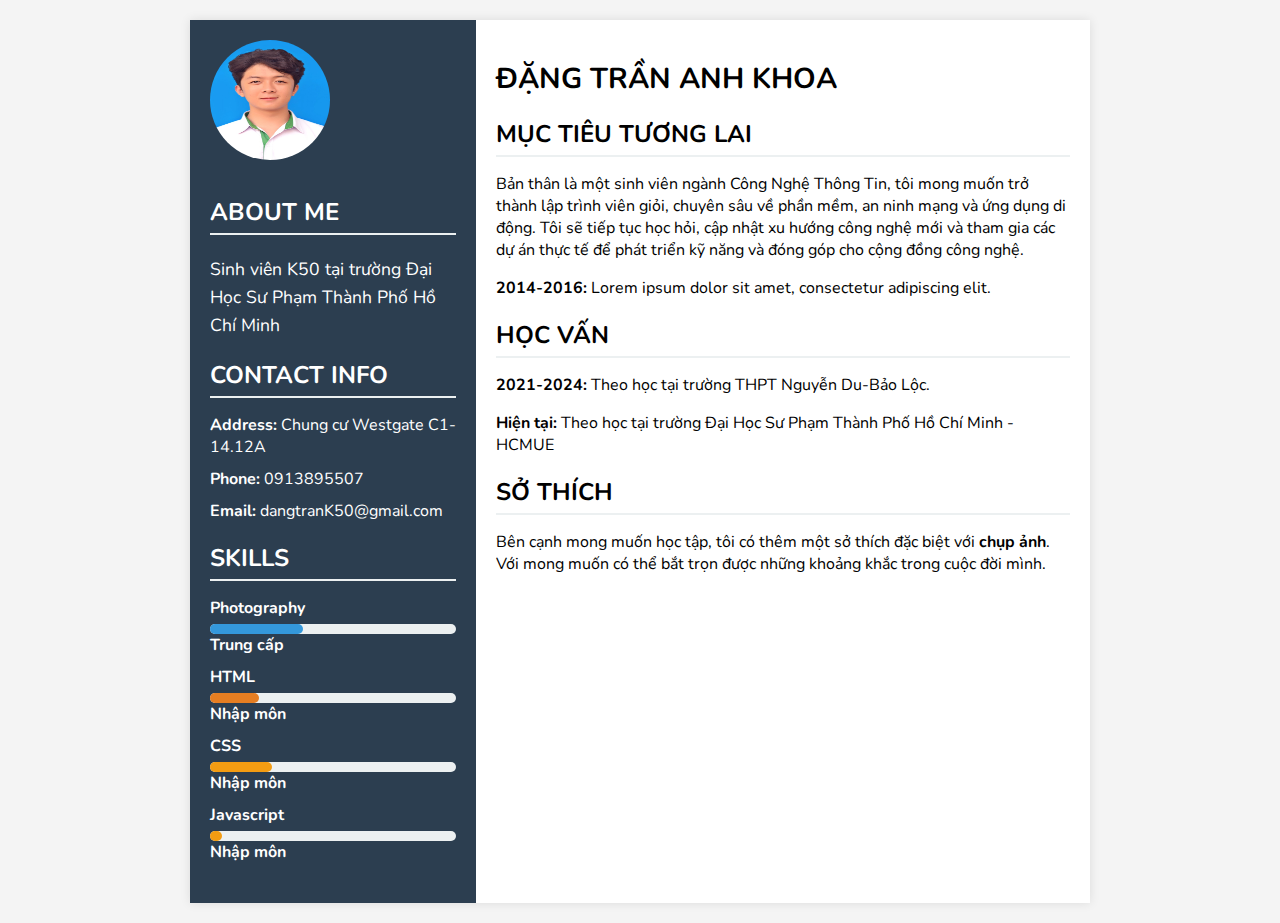
==== ho_ca_vui_nhon/cv.html @ b5147d19 "Create cv.html" ====
<!DOCTYPE html>
<html lang="vi">
<head>
    <meta charset="UTF-8">
    <meta name="viewport" content="width=device-width, initial-scale=1.0">
    <title>CV - NGUYEN VAN A</title>
    <!-- Liên kết với Google Fonts để sử dụng font Nunito -->
    <link href="https://fonts.googleapis.com/css2?family=Nunito:wght@300;400;600&display=swap" rel="stylesheet">
    <style>
        /* Áp dụng font Nunito */
        body {
            font-family: 'Nunito', sans-serif;
            margin: 0;
            padding: 0;
            background-color: #f4f4f4;
        }
        .container {
            display: flex;
            max-width: 900px;
            margin: 20px auto;
            background: #fff;
            box-shadow: 0 0 10px rgba(0, 0, 0, 0.1);
        }
        .left-column {
            width: 30%;
            background: #2c3e50;
            color: #fff;
            padding: 20px;
            text-align: left;
        }
        .right-column {
            width: 70%;
            padding: 20px;
        }
        h1 {
            margin-bottom: 5px;
            font-size: 1.8em;
        }
        h2 {
            border-bottom: 2px solid #ecf0f1;
            padding-bottom: 5px;
            margin-bottom: 10px;
        }
        .section {
            margin-bottom: 20px;
        }
        .contact-info, .skills {
            list-style: none;
            padding: 0;
        }
        .contact-info li, .skills li {
            margin-bottom: 10px;
        }
        .contact-info li span, .skills li span {
            font-weight: bold;
        }
        .about-me {
            font-size: 1.1em;
            line-height: 1.6;
            color: #fff;
            margin-top: 20px;
        }
        /* Thêm style cho thanh tiến độ */
        .progress-bar {
            width: 100%;
            height: 10px;
            background-color: #ecf0f1;
            border-radius: 5px;
            margin-top: 5px;
        }
        .progress-bar span {
            display: block;
            height: 100%;
            border-radius: 5px;
        }
        .photoshop { width: 38%; background-color: #3498db; }
        .html { width: 20%; background-color: #e67e22; }
        .css { width: 25%; background-color: #f39c12; }
        .javascript { width: 5%; background-color: #f39c12; }
        
        /* Thêm hiệu ứng hover */
        .skills li:hover {
            background-color: #34495e;
            color: #fff;
            cursor: pointer;
            transition: 0.3s;
        }
    </style>
</head>
<body>

<div class="container">
    <div class="left-column">
        <!-- Profile header with image -->
        <div class="profile-header">
            <img src="images/photo.jpg" alt="Profile Photo" style="width: 120px; height: 120px; border-radius: 50%; margin-bottom: 10px;">
        </div>
        <!-- About Me in left-column -->
        <div class="section">
            <h2>ABOUT ME</h2>
            <p class="about-me">Sinh viên K50 tại trường Đại Học Sư Phạm Thành Phố Hồ Chí Minh</p>
        </div>
        <div class="section">
            <h2>CONTACT INFO</h2>
            <ul class="contact-info">
                <li><span>Address:</span> Chung cư Westgate C1-14.12A</li>
                <li><span>Phone:</span> 0913895507</li>
                <li><span>Email:</span> dangtranK50@gmail.com</li>
            </ul>
        </div>
        <div class="section">
            <h2>SKILLS</h2>
            <ul class="skills">
                <li>
                    <span>Photography</span>
                    <div class="progress-bar">
                        <span class="photoshop"></span>
                    </div>
                    <span>Trung cấp</span>
                </li>
                <li>
                    <span>HTML</span>
                    <div class="progress-bar">
                        <span class="html"></span>
                    </div>
                    <span>Nhập môn</span>
                </li>
                <li>
                    <span>CSS</span>
                    <div class="progress-bar">
                        <span class="css"></span>
                    </div>
                    <span>Nhập môn</span>
                </li>
                <li>
                    <span>Javascript</span>
                    <div class="progress-bar">
                        <span class="javascript"></span>
                    </div>
                    <span>Nhập môn</span>
                </li>
            </ul>
        </div>
    </div>
    <div class="right-column">
        <!-- Name moved here -->
        <h1>ĐẶNG TRẦN ANH KHOA</h1>

        <div class="section">
            <h2>MỤC TIÊU TƯƠNG LAI</h2>
            <p> Bản thân là một sinh viên ngành Công Nghệ Thông Tin, tôi mong muốn trở thành lập trình viên giỏi, chuyên sâu về phần mềm, an ninh mạng và ứng dụng di động. Tôi sẽ tiếp tục học hỏi, cập nhật xu hướng công nghệ mới và tham gia các dự án thực tế để phát triển kỹ năng và đóng góp cho cộng đồng công nghệ.</p>
            <p><strong>2014-2016:</strong> Lorem ipsum dolor sit amet, consectetur adipiscing elit.</p>
        </div>
        <div class="section">
            <h2>HỌC VẤN</h2>
            <p><strong>2021-2024:</strong> Theo học tại trường THPT Nguyễn Du-Bảo Lộc.</p>
            <p><strong>Hiện tại:</strong> Theo học tại trường Đại Học Sư Phạm Thành Phố Hồ Chí Minh - HCMUE</p>
        </div>

        <!-- Added random text section -->
        <div class="section">
            <h2>SỞ THÍCH</h2>
            <p>Bên cạnh mong muốn học tập, tôi có thêm một sở thích đặc biệt với <strong>chụp ảnh</strong>. Với mong muốn có thể bắt trọn được những khoảng khắc trong cuộc đời mình.
            </p>
        </div>
    </div>
</div>

</body>
</html>
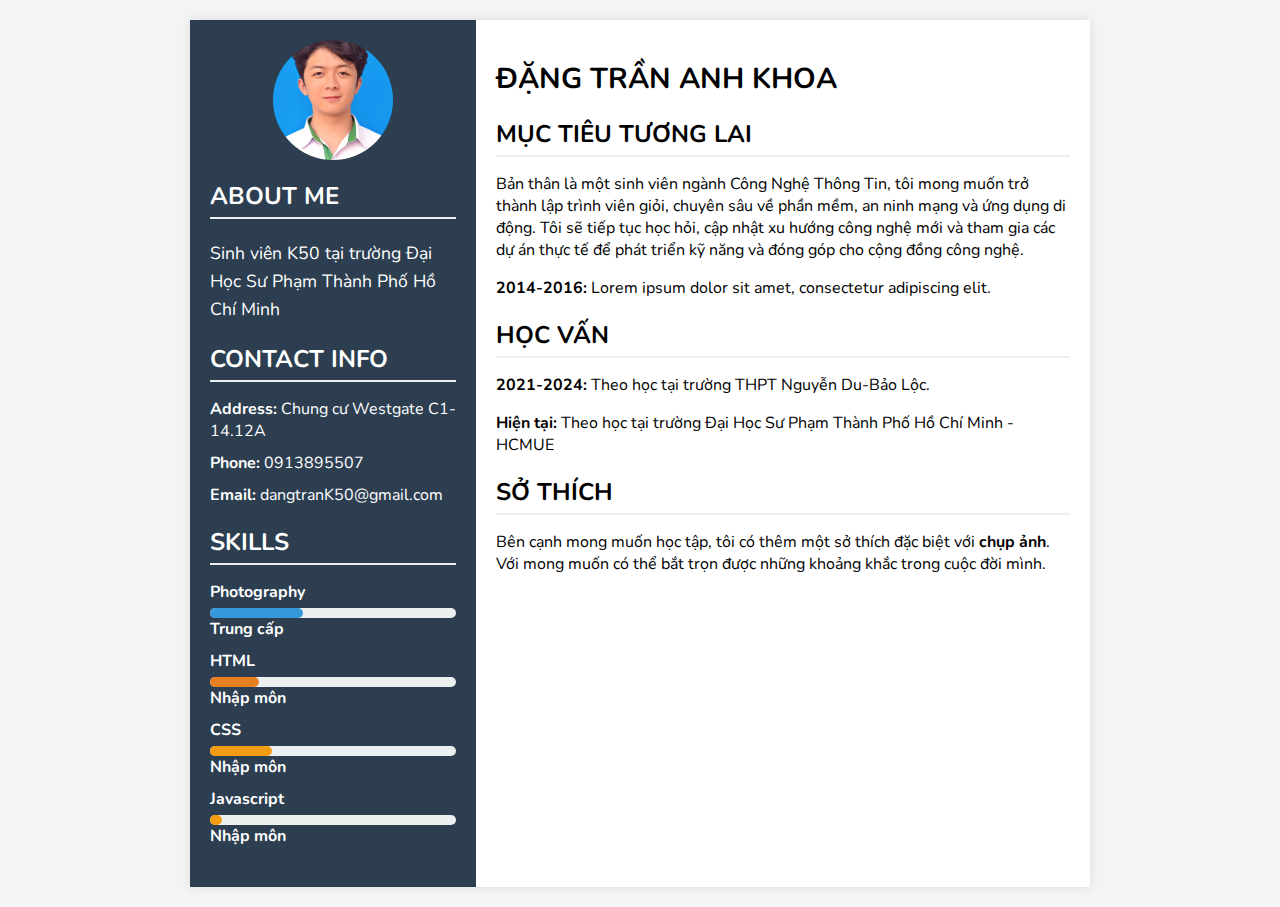
==== commit ca82318e: "Update cv.html" ====
--- a/ho_ca_vui_nhon/cv.html
+++ b/ho_ca_vui_nhon/cv.html
@@ -85,6 +85,16 @@
             cursor: pointer;
             transition: 0.3s;
         }
+
+        /* Căn giữa bức ảnh mà không làm biến dạng */
+        .profile-header img {
+            width: 120px;
+            height: 120px;
+            border-radius: 50%;
+            margin: 0 auto;
+            display: block; /* Để căn giữa ảnh */
+            object-fit: cover; /* Giữ tỷ lệ ảnh mà không bị biến dạng */
+        }
     </style>
 </head>
 <body>
@@ -93,7 +103,7 @@
     <div class="left-column">
         <!-- Profile header with image -->
         <div class="profile-header">
-            <img src="images/photo.jpg" alt="Profile Photo" style="width: 120px; height: 120px; border-radius: 50%; margin-bottom: 10px;">
+            <img src="images/photo.jpg" alt="Profile Photo">
         </div>
         <!-- About Me in left-column -->
         <div class="section">
@@ -160,8 +170,7 @@
         <!-- Added random text section -->
         <div class="section">
             <h2>SỞ THÍCH</h2>
-            <p>Bên cạnh mong muốn học tập, tôi có thêm một sở thích đặc biệt với <strong>chụp ảnh</strong>. Với mong muốn có thể bắt trọn được những khoảng khắc trong cuộc đời mình.
-            </p>
+            <p>Bên cạnh mong muốn học tập, tôi có thêm một sở thích đặc biệt với <strong>chụp ảnh</strong>. Với mong muốn có thể bắt trọn được những khoảng khắc trong cuộc đời mình.</p>
         </div>
     </div>
 </div>
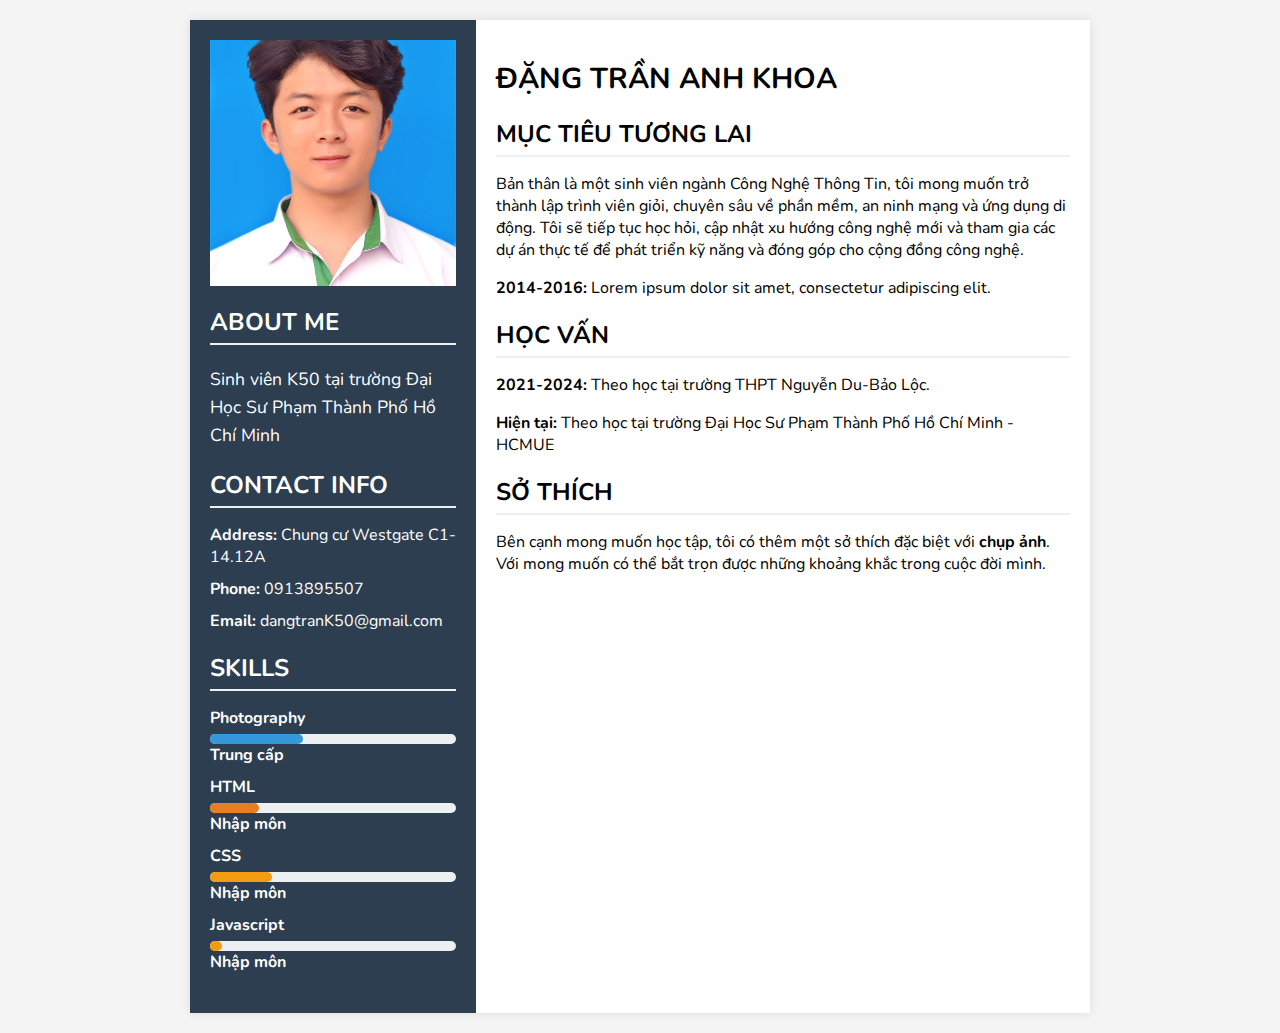
==== commit 620c7f9c: "Update cv.html" ====
--- a/ho_ca_vui_nhon/cv.html
+++ b/ho_ca_vui_nhon/cv.html
@@ -86,14 +86,24 @@
             transition: 0.3s;
         }
 
-        /* Căn giữa bức ảnh mà không làm biến dạng */
+        /* Căn giữa ảnh vuông và không làm biến dạng */
+        .profile-header {
+            width: 100%; /* Chiều rộng 100% của thẻ chứa */
+            height: 0;
+            padding-top: 100%; /* Tạo tỉ lệ vuông (dùng padding-top để tạo chiều cao dựa vào chiều rộng) */
+            position: relative;
+            overflow: hidden;
+            margin: 0 auto;
+            background-color: #fff;
+        }
+
         .profile-header img {
-            width: 120px;
-            height: 120px;
-            border-radius: 50%;
-            margin: 0 auto;
-            display: block; /* Để căn giữa ảnh */
-            object-fit: cover; /* Giữ tỷ lệ ảnh mà không bị biến dạng */
+            position: absolute;
+            top: 0;
+            left: 0;
+            width: 100%;
+            height: 100%;
+            object-fit: cover; /* Đảm bảo ảnh không bị nén và giữ nguyên tỷ lệ */
         }
     </style>
 </head>
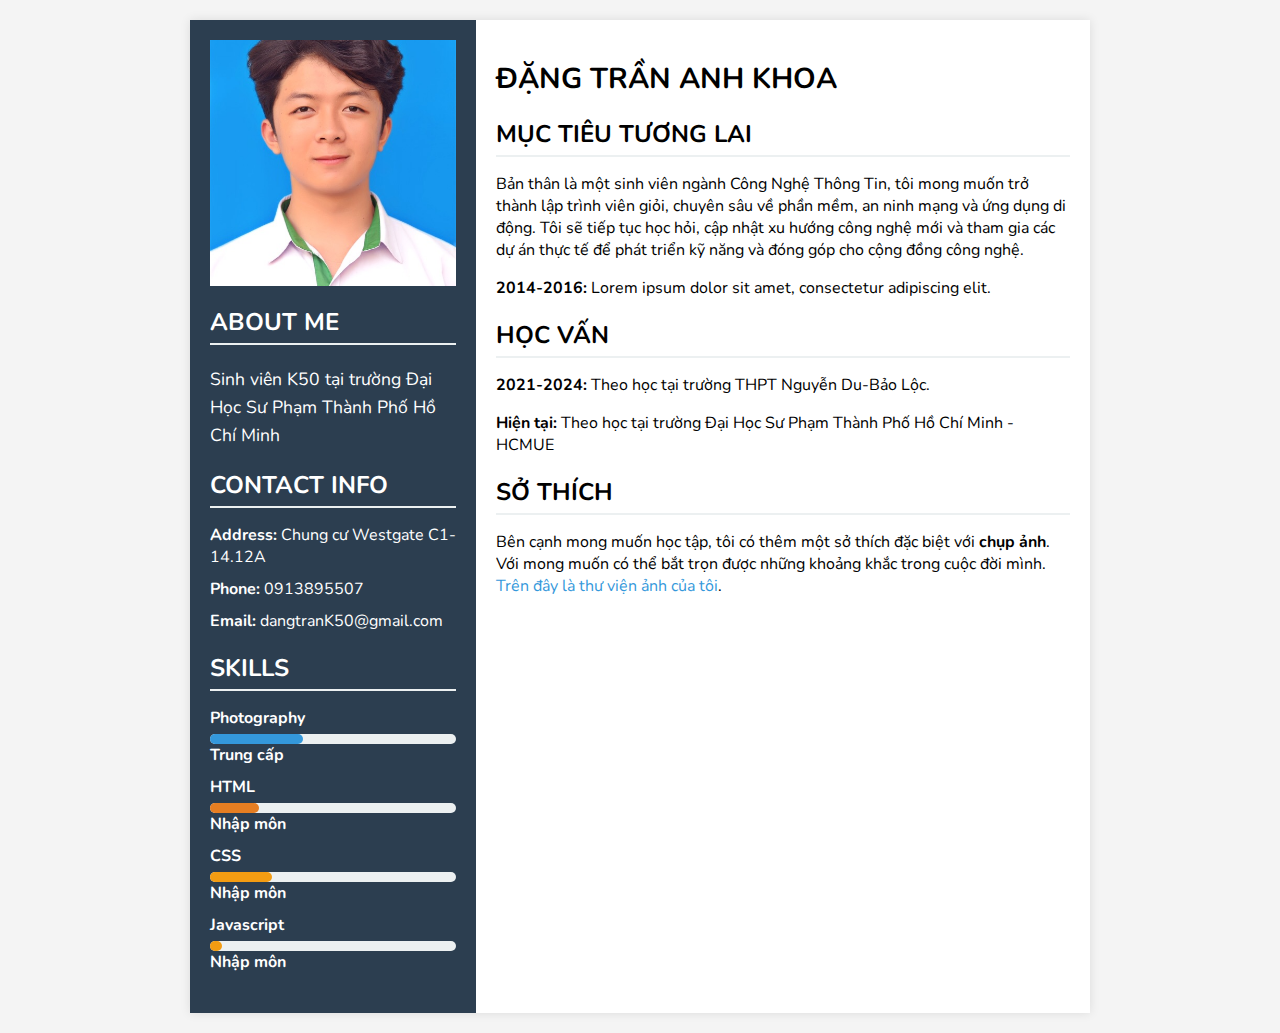
==== commit f35606dd: "Update cv.html" ====
--- a/ho_ca_vui_nhon/cv.html
+++ b/ho_ca_vui_nhon/cv.html
@@ -179,9 +179,11 @@
 
         <!-- Added random text section -->
         <div class="section">
-            <h2>SỞ THÍCH</h2>
-            <p>Bên cạnh mong muốn học tập, tôi có thêm một sở thích đặc biệt với <strong>chụp ảnh</strong>. Với mong muốn có thể bắt trọn được những khoảng khắc trong cuộc đời mình.</p>
-        </div>
+    <h2>SỞ THÍCH</h2>
+    <p>Bên cạnh mong muốn học tập, tôi có thêm một sở thích đặc biệt với <strong>chụp ảnh</strong>. Với mong muốn có thể bắt trọn được những khoảng khắc trong cuộc đời mình. 
+        <a href="https://khoadangg.github.io/TKW/ho_ca_vui_nhon/photo.html" style="color: #3498db; text-decoration: none;">Trên đây là thư viện ảnh của tôi</a>.
+    </p>
+</div>
     </div>
 </div>
 
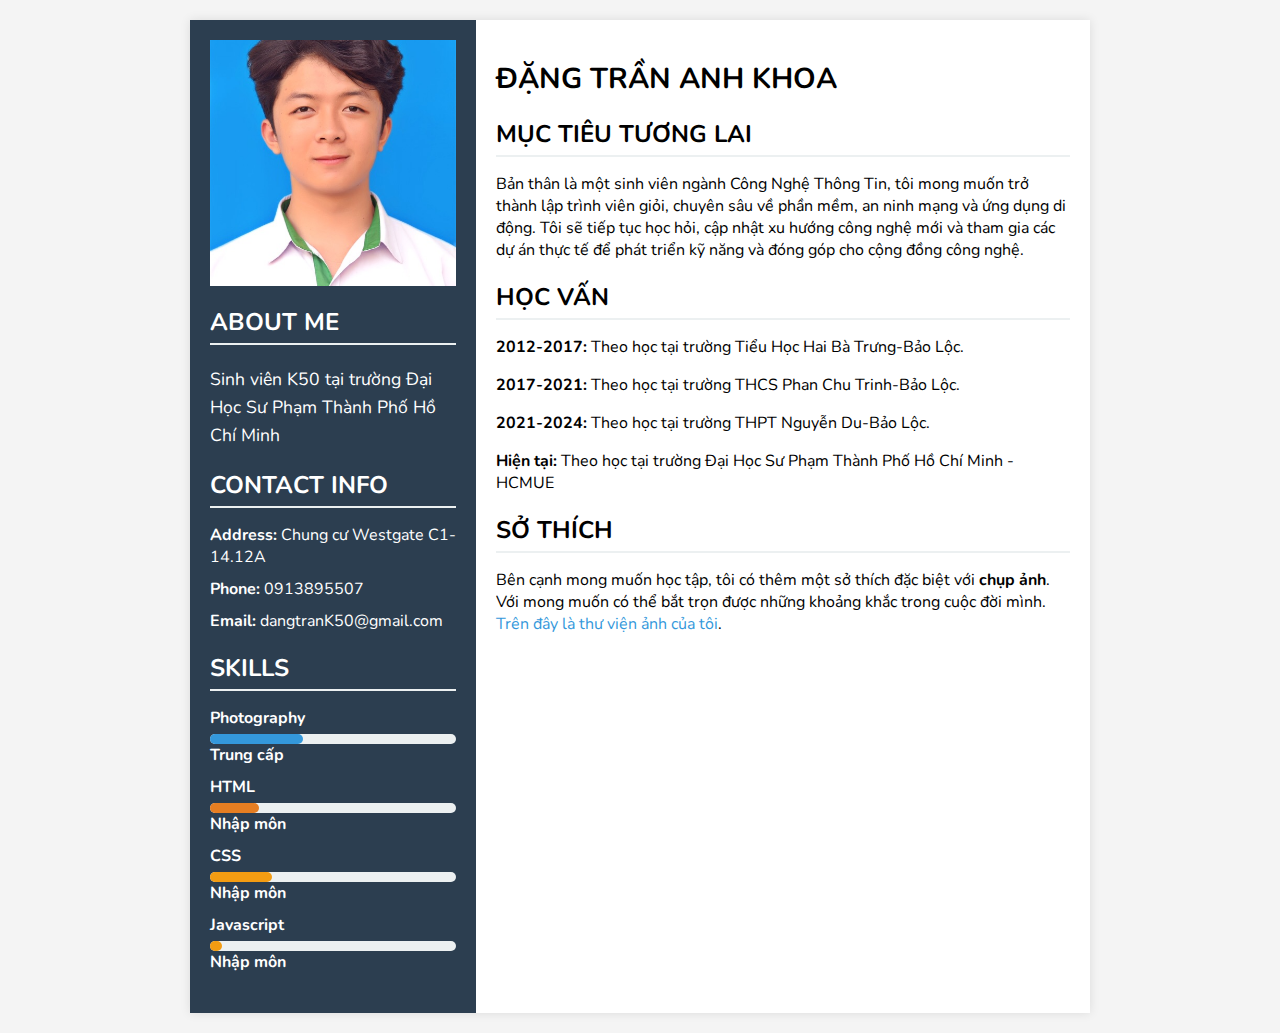
==== commit 08f970df: "Update cv.html" ====
--- a/ho_ca_vui_nhon/cv.html
+++ b/ho_ca_vui_nhon/cv.html
@@ -168,11 +168,13 @@
 
         <div class="section">
             <h2>MỤC TIÊU TƯƠNG LAI</h2>
-            <p> Bản thân là một sinh viên ngành Công Nghệ Thông Tin, tôi mong muốn trở thành lập trình viên giỏi, chuyên sâu về phần mềm, an ninh mạng và ứng dụng di động. Tôi sẽ tiếp tục học hỏi, cập nhật xu hướng công nghệ mới và tham gia các dự án thực tế để phát triển kỹ năng và đóng góp cho cộng đồng công nghệ.</p>
-            <p><strong>2014-2016:</strong> Lorem ipsum dolor sit amet, consectetur adipiscing elit.</p>
+            <p> Bản thân là một sinh viên ngành Công Nghệ Thông Tin, tôi mong muốn trở thành lập trình viên giỏi, chuyên sâu về phần mềm, an ninh mạng và ứng dụng di động. Tôi sẽ tiếp tục học hỏi, cập nhật xu hướng công nghệ mới và
+                tham gia các dự án thực tế để phát triển kỹ năng và đóng góp cho cộng đồng công nghệ.</p>
         </div>
         <div class="section">
             <h2>HỌC VẤN</h2>
+            <p><strong>2012-2017:</strong> Theo học tại trường Tiểu Học Hai Bà Trưng-Bảo Lộc.</p>
+            <p><strong>2017-2021:</strong> Theo học tại trường THCS Phan Chu Trinh-Bảo Lộc.</p>
             <p><strong>2021-2024:</strong> Theo học tại trường THPT Nguyễn Du-Bảo Lộc.</p>
             <p><strong>Hiện tại:</strong> Theo học tại trường Đại Học Sư Phạm Thành Phố Hồ Chí Minh - HCMUE</p>
         </div>
